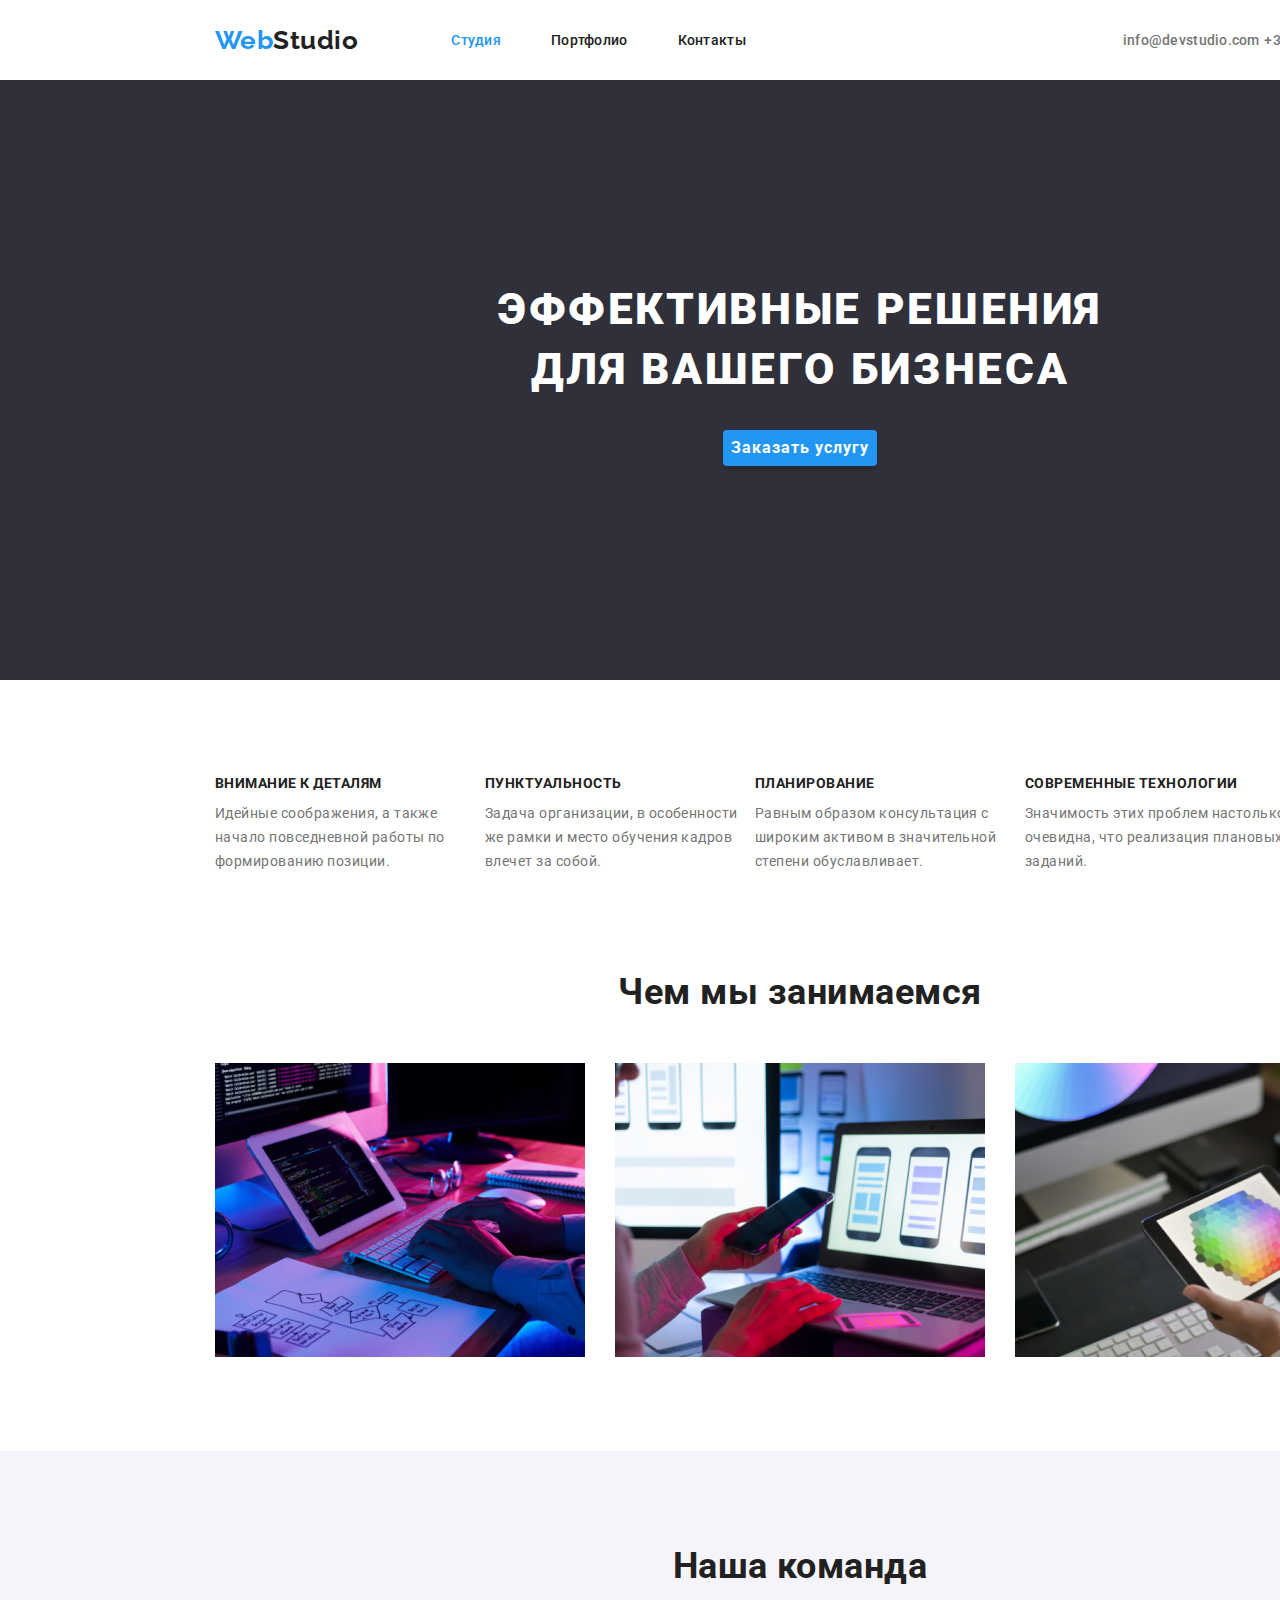
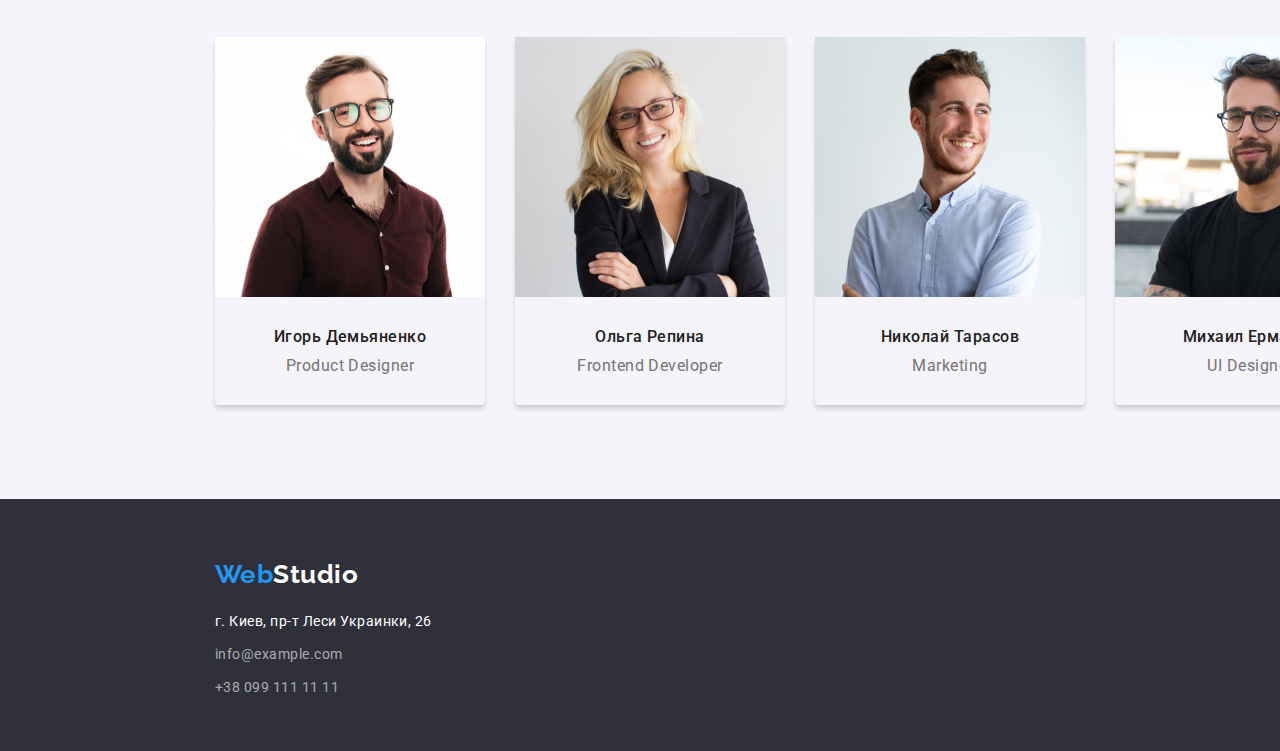
==== index.html @ bc9cbff3 "first-trial" ====
<!DOCTYPE html>
<html lang="ru">

<head>
    <meta charset="UTF-8">
    <meta name="viewport" content="width=device-width, initial-scale=1.0">
    <title>ВебСтудия</title>
    <link rel="preconnect" href="https://fonts.gstatic.com">
    <link href="https://fonts.googleapis.com/css2?family=Raleway:wght@700&family=Roboto:wght@400;500;700;900&display=swap"
        rel="stylesheet">
    <link rel="stylesheet" href="https://cdnjs.cloudflare.com/ajax/libs/modern-normalize/1.0.0/modern-normalize.css">
    <link rel="stylesheet" href="./css/stylesheet.css">
</head>

<body>
    <div class="container">
        <header class="header">
            <a class="logo-header" href="./index.html" lang="en">Web<span class="studio-above">Studio</span></a>
            <nav>
                <ul class="nav-links">
                    <li class="nav-links-item"><a class="nav-link" href="./index.html"><span class="this-page">Студия</span></a></li>
                    <li class="nav-links-item"><a class="nav-link" href="./portfolio.html">Портфолио</a></li>
                    <li class="nav-links-item"><a class="nav-link" href="#">Контакты</a></li>
                </ul>
            </nav>
            <address class="header-address">
                <a class="nav-contact-link" href="mailto:info@devstudio.com">info@devstudio.com</a>
                <a class="nav-contact-link" href="tel:+380961111111">+38 096 111 11 11</a>
            </address>
        </header>
    
        <main>
            <!-- hero -->
            <section class="hero">
                <h1 class="hero-title">Эффективные решения для вашего бизнеса</h1>
                <button type="button" class="order-button">Заказать услугу</button>
            </section>
        
            <!-- unique selling points -->
            <section>
                <h2 hidden>Важные моменты</h2>
                <ul class="list">
                    <li class="list-item">
                        <h3 class="list-item-title">Внимание к деталям</h3>
                        <p class="list-item-descr">Идейные соображения, а также начало повседневной работы по формированию
                            позиции.</p>
                    </li>
                    <li class="list-item">
                        <h3 class="list-item-title">Пунктуальность</h3>
                        <p class="list-item-descr">Задача организации, в особенности же рамки и место обучения кадров влечет за
                            собой.</p>
                    </li>
                    <li class="list-item">
                        <h3 class="list-item-title">Планирование</h3>
                        <p class="list-item-descr">Равным образом консультация с широким активом в значительной степени
                            обуславливает.</p>
                    </li>
                    <li class="list-item">
                        <h3 class="list-item-title">Современные технологии</h3>
                        <p class="list-item-descr">Значимость этих проблем настолько очевидна, что реализация плановых заданий.
                        </p>
                    </li>
                </ul>
            </section>
        
            <!-- our job -->
            <section class="ourjob-section">
                <h2 class="section-title">Чем мы занимаемся</h2>
                <ul class="ourjob-list">
                    <li class="ourjob-list-item">
                        <img src="./index-images/img1.png" alt="картинка 1" width="370" height="294">
                    </li>
                    <li class="ourjob-list-item">
                        <img src="./index-images/img2.png" alt="картинка 2" width="370" height="294">
                    </li>
                    <li class="ourjob-list-item">
                        <img src="./index-images/img3.png" alt="картинка 3" width="370" height="294">
                    </li>
                </ul>
            </section>
        
            <!-- team -->
            <section class="section-team">
                <h2 class="section-title">Наша команда</h2>
                <ul class="members">
                    <li class="member-card">
                        <img class="member-picture" src="./index-images/our-team/demyanenko.jpg" alt=" Фото Игорь Демьяненко"
                            width="270" height="260">
                        <h3 class="member-name">Игорь Демьяненко</h3>
                        <p class="member-job" lang="en">Product Designer</p>
                    </li>
                    <li class="member-card">
                        <img class="member-picture" src="./index-images/our-team/repina.jpg" alt=" Фото Ольга Репина"
                            width="270" height="260">
                        <h3 class="member-name">Ольга Репина</h3>
                        <p class="member-job" lang="en">Frontend Developer</p>
                    </li>
                    <li class="member-card">
                        <img class="member-picture" src="./index-images/our-team/tarasov.jpg" alt=" Фото Николай Тарасов"
                            width="270" height="260">
                        <h3 class="member-name">Николай Тарасов</h3>
                        <p class="member-job" lang="en">Marketing</p>
                    </li>
                    <li class="member-card">
                        <img src="./index-images/our-team/ermakov.jpg" alt=" Фото Михаил Ермаков" width="270" height="260">
                        <h3 class="member-name">Михаил Ермаков</h3>
                        <p class="member-job" lang="en">UI Designer</p>
                    </li>
                </ul>
            </section>
        </main>

        <footer class="footer-container">
            <a class="logo-footer" href="./index.html" lang="en">Web<span class="studio-below">Studio</span></a>
            <address class="footer-addresses">
                <a class="address-link" href="#">г. Киев, пр-т Леси Украинки, 26</a>
                <a class="contact-link" href="mailto:info@example.com">info@example.com</a>
                <a class="contact-link" href="tel:+380991111111">+38 099 111 11 11</a>
            </address>
        </footer>
    </div>

</body>

</html>
---- css/stylesheet.css ----
:root {
  --accent-color: #2196f3;
  --h-color: #212121;
  --text-color: #757575;
  --white-color: #ffffff;
  --font-family: Roboto, sans-serif;
}

html {
  box-sizing: border-box;
}

*,
*::after,
*::before {
  box-sizing: inherit;
}

body {
  font-family: var(--font-family);
  letter-spacing: 0.03em;
  font-style: normal;
  margin: 0;
}

ul {
  margin: 0;
  padding: 0;
}

a {
  text-decoration: none;
}

h1,
h2,
h3,
h4,
h5,
h6,
p {
  margin: 0;
}

img {
  display: block;
  max-width: 100%;
  height: auto;
}

.container {
  width: 1600px;
  margin-left: auto;
  margin-right: auto;
}

/* header */

.header {
  display: flex;
  align-items: center;
  height: 80px;
  padding-left: 215px;
  padding-right: 215px;
}

.logo-header {
  display: inline-block;
  margin-right: 93px;
  font-family: Raleway, sans-serif;
  font-weight: 700;
  font-size: 26px;
  line-height: 1.19;
  color: var(--accent-color);
}

.studio-above {
  color: var(--h-color);
}

.nav-links {
  list-style: none;
  display: flex;
}

.nav-links-item {
  display: inline-block;
  margin-right: 50px;
}

.nav-links .nav-links-item:last-child {
  margin-right: 0;
}

.nav-link {
  font-weight: 500;
  font-size: 14px;
  line-height: 1.14;
  letter-spacing: 0.02em;
  color: var(--h-color);
}

.nav-link > .this-page {
  color: var(--accent-color);
}

.nav-link:hover,
.nav-link:focus,
.nav-contact-link:hover,
.nav-contact-link:focus {
  color: var(--accent-color);
}

.nav-contact-link {
  font-weight: 500;
  font-size: 14px;
  line-height: 1.14;
  letter-spacing: 0.02em;
  color: var(--text-color);
}

address {
  font-style: normal;
}

.header-address {
  margin-left: auto;
}

/* footer */

.footer-container {
  background: #2f303a;
  padding: 60px 215px;
  height: 252px;
}

.logo-footer {
  display: inline-block;
  margin-bottom: 20px;
  font-family: Raleway, sans-serif;
  font-weight: 700;
  font-size: 26px;
  line-height: 1.19;
  color: var(--accent-color);
}

.studio-below {
  color: var(--white-color);
}

.footer-addresses {
  display: flex;
  flex-direction: column;
}

.address-link {
  font-weight: 400;
  font-size: 14px;
  line-height: 1.7;
  color: var(--white-color);
}

.contact-link {
  display: inline-block;
  margin-top: 9px;
  font-weight: 400;
  font-size: 14px;
  line-height: 1.7;
  color: rgba(255, 255, 255, 0.6);
}

/* index page */

/* hero */

.hero {
  text-align: center;
  background: #2f303a;
  height: 600px;
  margin-bottom: 94px;
  padding: 200px 452px;
}

.hero-title {
  display: inline-block;
  font-weight: 900;
  font-size: 44px;
  line-height: 1.36;
  letter-spacing: 0.06em;
  text-transform: uppercase;
  color: var(--white-color);
  margin-bottom: 30px;
}

.order-button {
  font-weight: 700;
  font-size: 16px;
  line-height: 1.875;
  letter-spacing: 0.06em;
  color: var(--white-color);
  background: var(--accent-color);
  box-shadow: 0px 4px 4px rgba(0, 0, 0, 0.15);
  border-radius: 4px;
  border-color: transparent;
  cursor: pointer;
}

/* unique selling points */

.list {
  display: flex;
  list-style: none;
  margin-bottom: 94px;
  padding-left: 215px;
  padding-right: 215px;
}

.list-item {
  width: 270px;
}

.list-item-title {
  display: inline-block;
  height: 16px;
  margin-bottom: 10px;
  font-weight: 700;
  font-size: 14px;
  line-height: 1.14;
  text-transform: uppercase;
  color: var(--h-color);
}

.list-item-descr {
  display: inline-block;
  font-weight: 400;
  font-size: 14px;
  line-height: 1.7;
  color: var(--text-color);
  height: 75px;
}

/* our job */

.ourjob-section {
  padding-left: 215px;
  padding-right: 215px;
  margin-bottom: 94px;
  text-align: center;
}

.section-title {
  display: inline-block;
  font-weight: 700;
  font-size: 36px;
  line-height: 1.17;
  color: var(--h-color);
  margin-bottom: 50px;
}

.ourjob-list {
  display: flex;
  list-style: none;
}

.ourjob-list-item {
  display: inline-block;
  margin-right: 30px;
}

.ourjob-list-item:last-child {
  margin-right: 0px;
}

/* team */

.section-team {
  background: #f5f4fa;
  padding: 94px 215px;
  text-align: center;
}

.members {
  display: flex;
  list-style: none;
}

.member-card {
  margin-right: 30px;
  box-shadow: 0px 4px 4px rgba(0, 0, 0, 0.15);
  border-radius: 4px;
  border-color: transparent;
}

.member-card:last-child {
  margin-right: 0px;
}

.member-picture {
  left: 215px;
  top: 1635px;
  border-radius: 0px;
}

.member-name {
  display: block;
  margin-top: 30px;
  margin-bottom: 10px;
  font-weight: 500;
  font-size: 16px;
  line-height: 19px;
  color: var(--h-color);
}

.member-job {
  display: inline-block;
  margin-bottom: 30px;
  font-weight: normal;
  font-size: 16px;
  line-height: 1.19;
  color: var(--text-color);
}

/* portfolio */
/* sort-projects */

.sort-projects {
  width: 1170px;
  height: 1360px;
  margin: 94px 215px;
}

/* buttons */

.buttons {
  list-style: none;
  margin-bottom: 50px;
  display: flex;
  justify-content: center;
}

.sort-button {
  display: inline-block;
  font-weight: 500;
  font-size: 16px;
  line-height: 1.62;
  text-align: center;
  color: var(--h-color);
  background: #f5f4fa;
  border-radius: 4px;
  border-color: transparent;
  cursor: pointer;
  margin-right: 8px;
}

.sort-button:nth-child {
  margin-right: 0;
}

.sort-button:hover,
.sort-button:focus {
  color: var(--white-color);
  background: var(--accent-color);
  box-shadow: 0px 3px 1px rgba(0, 0, 0, 0.1), 0px 1px 2px rgba(0, 0, 0, 0.08),
    0px 2px 2px #0000001f;
}

/* projects */

.projects {
  list-style: none;
  display: flex;
  flex-wrap: wrap;
}

.projects-item {
  width: 370px;
  height: 404px;
  margin-right: 30px;
  margin-bottom: 30px;
  box-shadow: 0px 4px 4px rgba(0, 0, 0, 0.15);
  border-radius: 4px;
  border-color: transparent;
}

.projects-item:nth-child(3n) {
  margin-right: 0;
}

.projects-item:nth-last-child(-n + 3) {
  margin-bottom: 0;
}

.projects-title {
  display: block;
  margin: 20px 24px 4px;
  font-weight: 700;
  font-size: 18px;
  line-height: 2;
  letter-spacing: 0.06em;
  color: var(--h-color);
}

.projects-type {
  display: block;
  margin: 0 24px 20px;
  font-weight: 400;
  font-size: 16px;
  line-height: 1.875;
  color: var(--text-color);
}
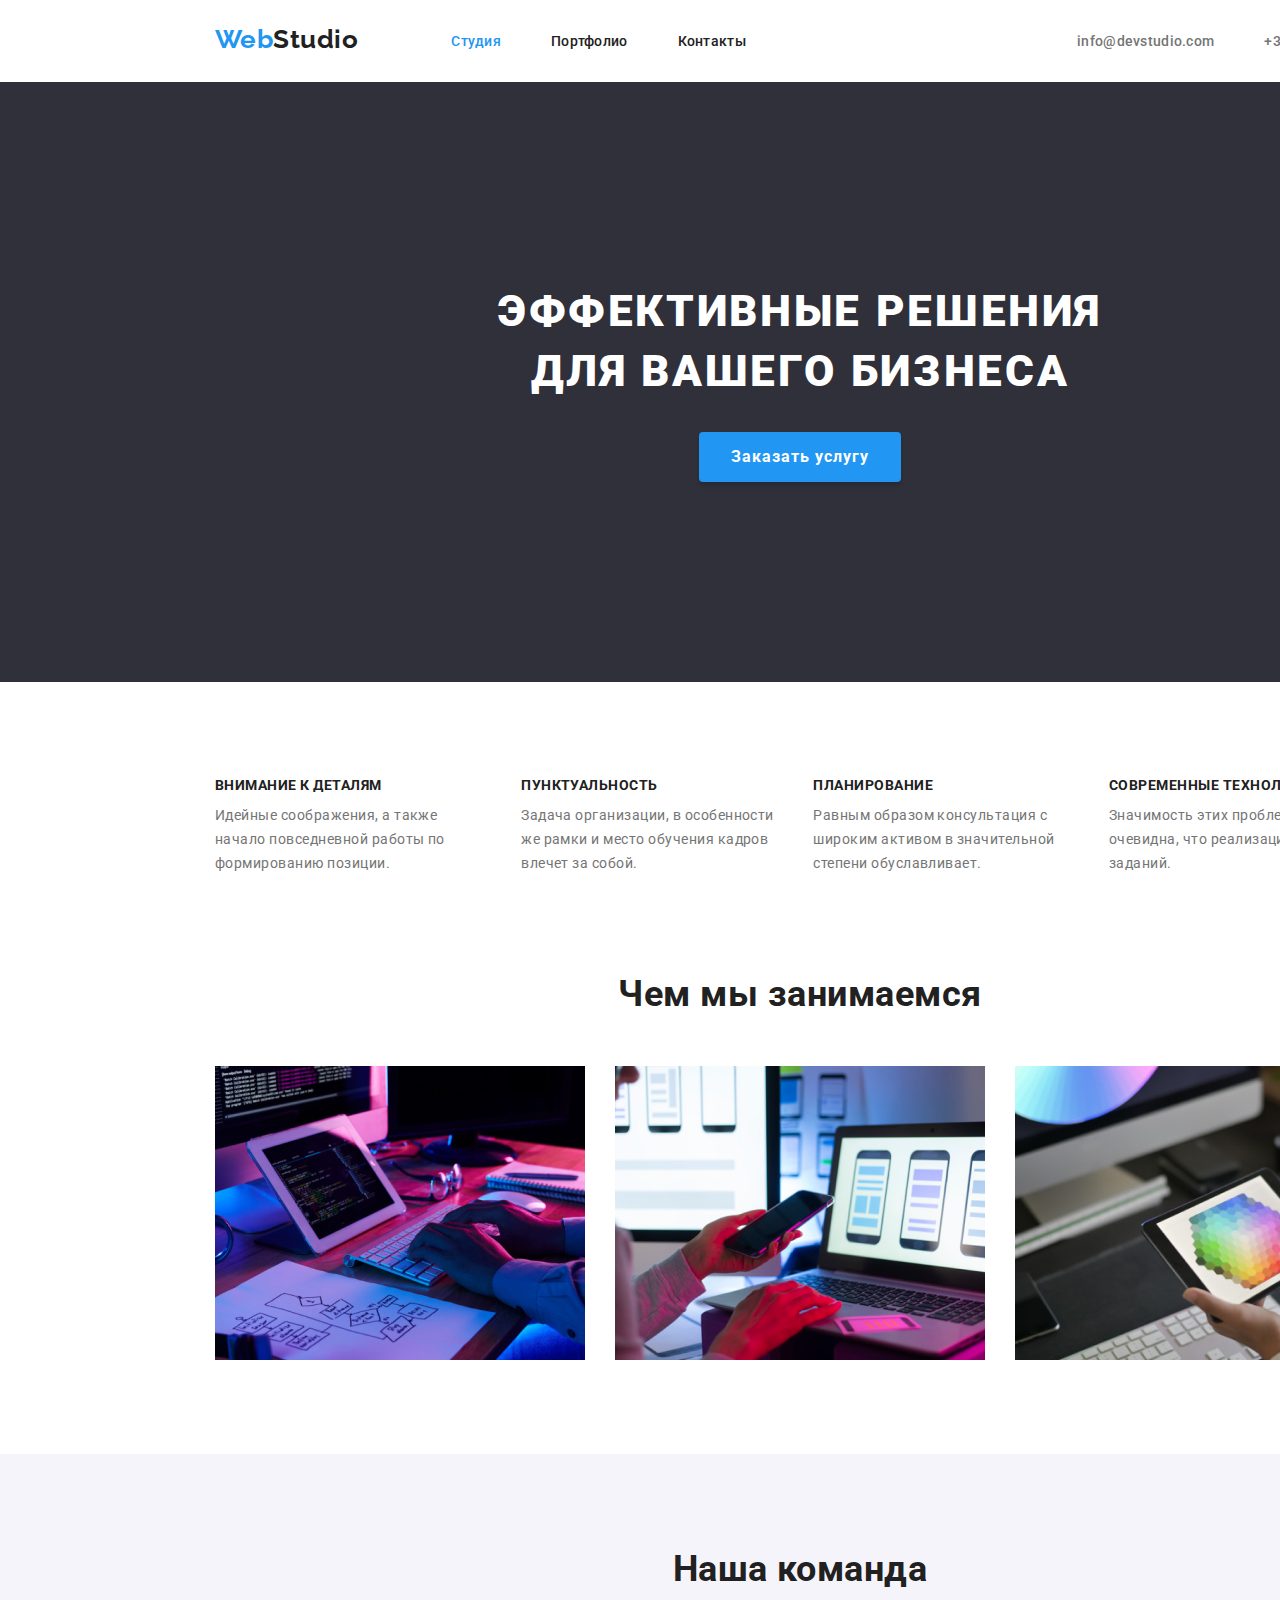
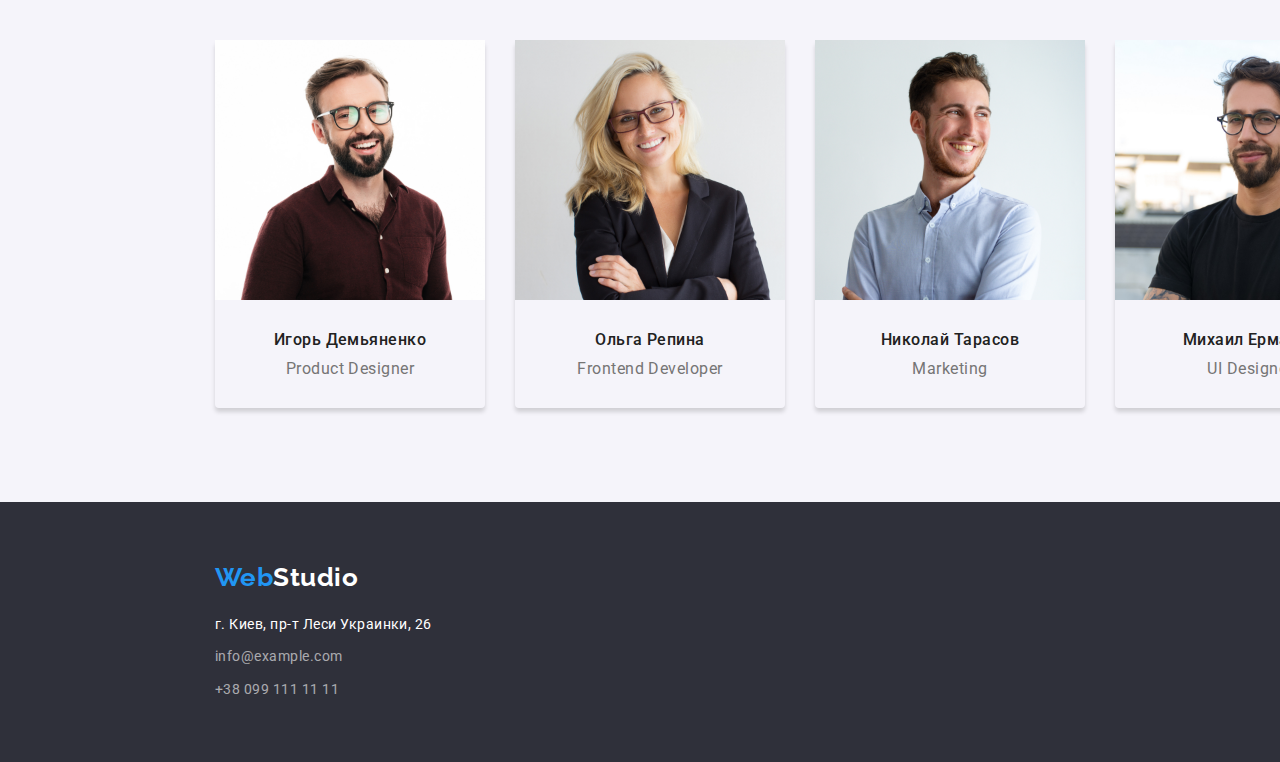
==== commit eb3b723e: "changed-margins-paddings" ====
--- a/index.html
+++ b/index.html
@@ -13,31 +13,36 @@
 </head>
 
 <body>
-    <div class="container">
-        <header class="header">
-            <a class="logo-header" href="./index.html" lang="en">Web<span class="studio-above">Studio</span></a>
-            <nav>
+    <!-- header -->
+    <header>
+        <div class="container header">
+            <nav class="navigation">
+                <a class="logo-header" href="./index.html" lang="en">Web<span class="studio-above">Studio</span></a>
                 <ul class="nav-links">
                     <li class="nav-links-item"><a class="nav-link" href="./index.html"><span class="this-page">Студия</span></a></li>
                     <li class="nav-links-item"><a class="nav-link" href="./portfolio.html">Портфолио</a></li>
                     <li class="nav-links-item"><a class="nav-link" href="#">Контакты</a></li>
                 </ul>
             </nav>
-            <address class="header-address">
-                <a class="nav-contact-link" href="mailto:info@devstudio.com">info@devstudio.com</a>
-                <a class="nav-contact-link" href="tel:+380961111111">+38 096 111 11 11</a>
-            </address>
-        </header>
-    
-        <main>
-            <!-- hero -->
-            <section class="hero">
+            <ul class="header-address">
+                <li class="header-address-item"><a class="nav-contact-link" href="mailto:info@devstudio.com">info@devstudio.com</a></li>
+                <li class="header-address-item"><a class="nav-contact-link" href="tel:+380961111111">+38 096 111 11 11</a></li>
+            </ul>
+        </div>
+    </header>
+
+    <main>
+        <!-- hero -->
+        <section>
+            <div class="container hero">
                 <h1 class="hero-title">Эффективные решения для вашего бизнеса</h1>
                 <button type="button" class="order-button">Заказать услугу</button>
-            </section>
-        
-            <!-- unique selling points -->
-            <section>
+            </div>
+        </section>
+
+        <!-- usp -->
+        <section>
+            <div class="container usp">
                 <h2 hidden>Важные моменты</h2>
                 <ul class="list">
                     <li class="list-item">
@@ -61,10 +66,12 @@
                         </p>
                     </li>
                 </ul>
-            </section>
-        
-            <!-- our job -->
-            <section class="ourjob-section">
+            </div>
+        </section>
+
+        <!-- our job -->
+        <section>
+            <div class="container ourjob">
                 <h2 class="section-title">Чем мы занимаемся</h2>
                 <ul class="ourjob-list">
                     <li class="ourjob-list-item">
@@ -77,10 +84,12 @@
                         <img src="./index-images/img3.png" alt="картинка 3" width="370" height="294">
                     </li>
                 </ul>
-            </section>
-        
-            <!-- team -->
-            <section class="section-team">
+            </div>
+        </section>
+
+        <!-- team -->
+        <section>
+            <div class="container team">
                 <h2 class="section-title">Наша команда</h2>
                 <ul class="members">
                     <li class="member-card">
@@ -107,18 +116,21 @@
                         <p class="member-job" lang="en">UI Designer</p>
                     </li>
                 </ul>
-            </section>
-        </main>
+            </div>
+        </section>
+    </main>
 
-        <footer class="footer-container">
+    <!-- footer -->
+    <footer>
+        <div class="container footer">
             <a class="logo-footer" href="./index.html" lang="en">Web<span class="studio-below">Studio</span></a>
             <address class="footer-addresses">
                 <a class="address-link" href="#">г. Киев, пр-т Леси Украинки, 26</a>
                 <a class="contact-link" href="mailto:info@example.com">info@example.com</a>
                 <a class="contact-link" href="tel:+380991111111">+38 099 111 11 11</a>
             </address>
-        </footer>
-    </div>
+        </div>
+    </footer>
 
 </body>
 
--- a/css/stylesheet.css
+++ b/css/stylesheet.css
@@ -50,6 +50,7 @@
 
 .container {
   width: 1600px;
+  padding: 0 215px;
   margin-left: auto;
   margin-right: auto;
 }
@@ -59,13 +60,16 @@
 .header {
   display: flex;
   align-items: center;
-  height: 80px;
-  padding-left: 215px;
-  padding-right: 215px;
+}
+
+.navigation {
+  display: flex;
 }
 
 .logo-header {
   display: inline-block;
+  padding-top: 24px;
+  padding-bottom: 25px;
   margin-right: 93px;
   font-family: Raleway, sans-serif;
   font-weight: 700;
@@ -86,6 +90,7 @@
 .nav-links-item {
   display: inline-block;
   margin-right: 50px;
+  padding: 32px 0;
 }
 
 .nav-links .nav-links-item:last-child {
@@ -119,20 +124,32 @@
   color: var(--text-color);
 }
 
+.header-address-item {
+  display: inline-block;
+  margin-right: 50px;
+  padding: 32px 0;
+}
+
+.header-address .header-address-item:last-child {
+  margin-right: 0;
+}
+
 address {
   font-style: normal;
 }
 
 .header-address {
   margin-left: auto;
+  display: flex;
+  list-style: none;
 }
 
 /* footer */
 
-.footer-container {
+.footer {
   background: #2f303a;
-  padding: 60px 215px;
-  height: 252px;
+  padding-top: 60px;
+  padding-bottom: 60px;
 }
 
 .logo-footer {
@@ -178,8 +195,7 @@
   text-align: center;
   background: #2f303a;
   height: 600px;
-  margin-bottom: 94px;
-  padding: 200px 452px;
+  padding: 200px 0px;
 }
 
 .hero-title {
@@ -190,10 +206,12 @@
   letter-spacing: 0.06em;
   text-transform: uppercase;
   color: var(--white-color);
-  margin-bottom: 30px;
+  margin: 0 452px 30px 452px;
 }
 
 .order-button {
+  display: inline-block;
+  padding: 8px 30px;
   font-weight: 700;
   font-size: 16px;
   line-height: 1.875;
@@ -206,18 +224,21 @@
   cursor: pointer;
 }
 
-/* unique selling points */
+/* usp */
 
 .list {
   display: flex;
   list-style: none;
-  margin-bottom: 94px;
-  padding-left: 215px;
-  padding-right: 215px;
+  padding: 94px 0;
 }
 
 .list-item {
-  width: 270px;
+  display: inline-block;
+  margin-right: 30px;
+}
+
+.list .list-item:last-child {
+  margin-right: 0;
 }
 
 .list-item-title {
@@ -242,10 +263,9 @@
 
 /* our job */
 
-.ourjob-section {
-  padding-left: 215px;
-  padding-right: 215px;
-  margin-bottom: 94px;
+.ourjob {
+  display: block;
+  padding-bottom: 94px;
   text-align: center;
 }
 
@@ -274,9 +294,10 @@
 
 /* team */
 
-.section-team {
+.team {
   background: #f5f4fa;
-  padding: 94px 215px;
+  padding-top: 94px;
+  padding-bottom: 94px;
   text-align: center;
 }
 
@@ -322,12 +343,10 @@
 }
 
 /* portfolio */
-/* sort-projects */
-
-.sort-projects {
-  width: 1170px;
-  height: 1360px;
-  margin: 94px 215px;
+
+.portfolio {
+  padding-top: 94px;
+  padding-bottom: 94px;
 }
 
 /* buttons */
@@ -344,16 +363,18 @@
   font-weight: 500;
   font-size: 16px;
   line-height: 1.62;
-  text-align: center;
   color: var(--h-color);
   background: #f5f4fa;
   border-radius: 4px;
   border-color: transparent;
   cursor: pointer;
+}
+
+.buttons-item {
   margin-right: 8px;
 }
 
-.sort-button:nth-child {
+.buttons .buttons-item:last-child {
   margin-right: 0;
 }
 
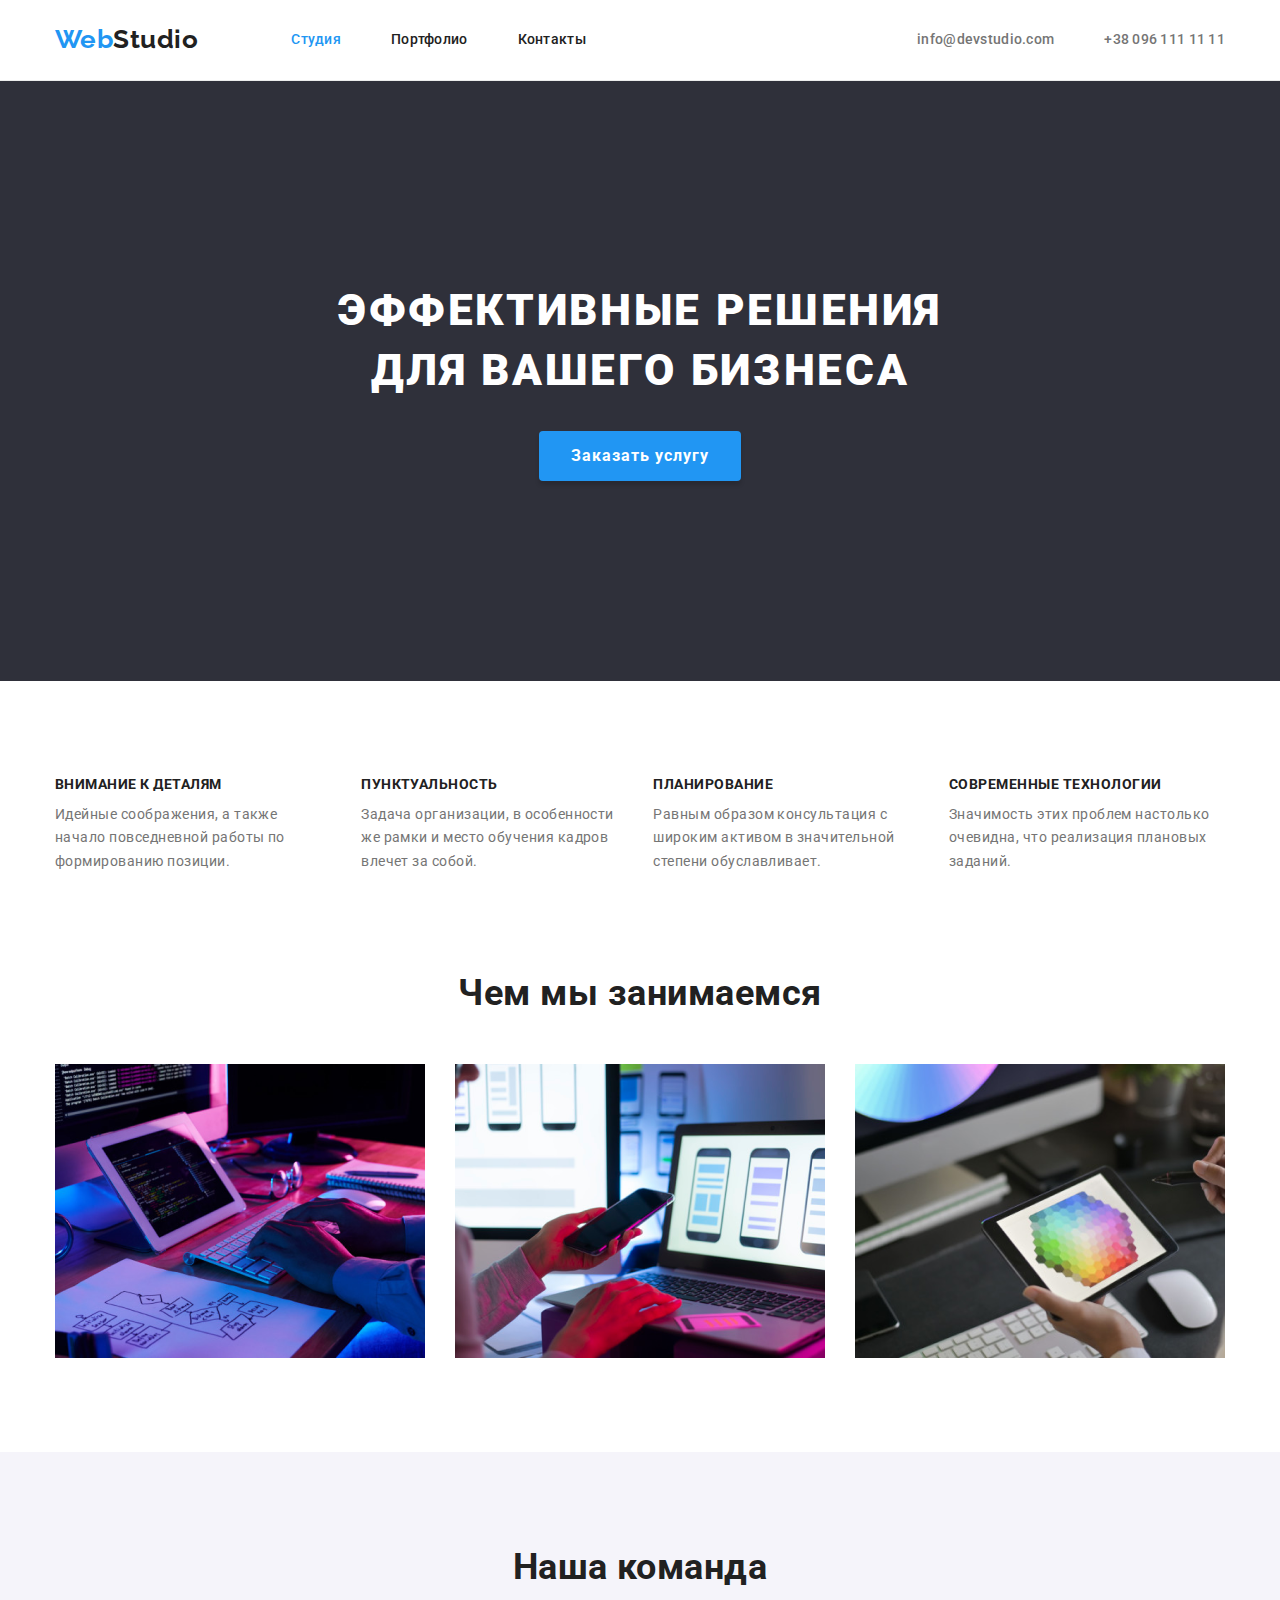
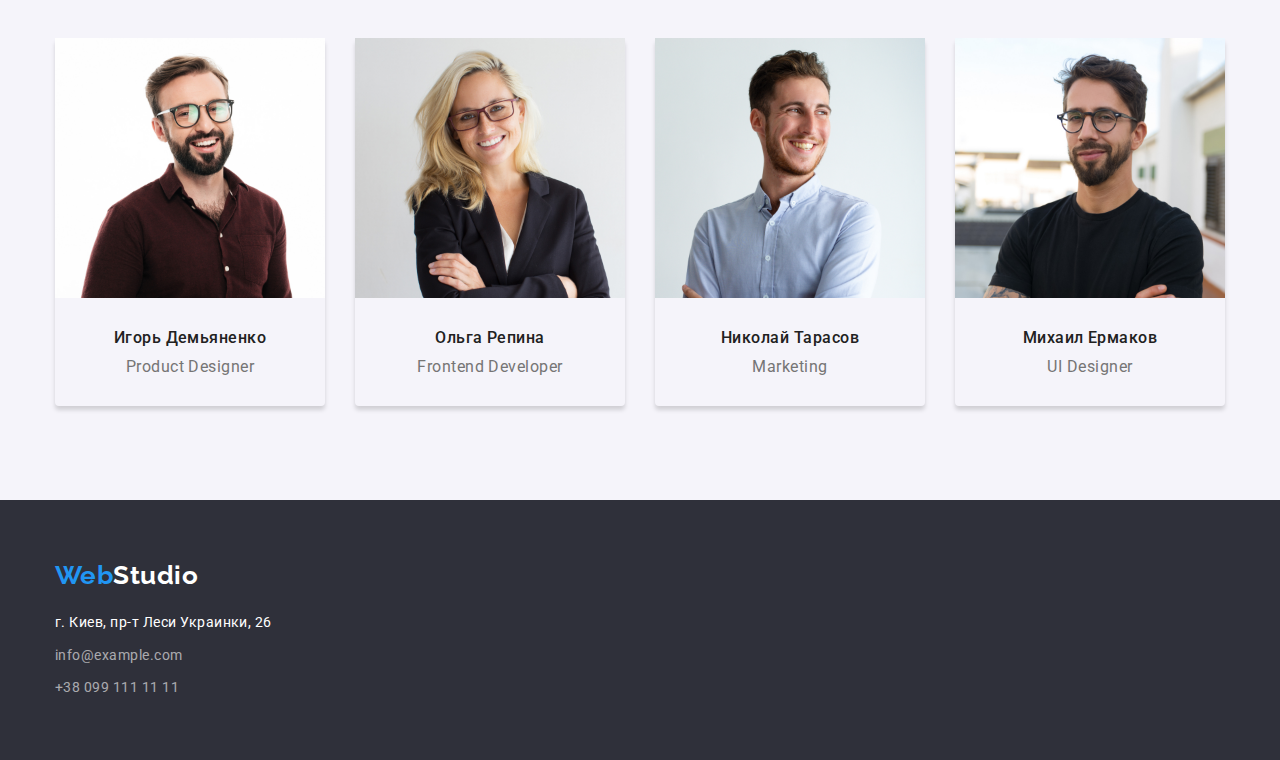
==== commit 3ba2f1ac: "container-corrections" ====
--- a/index.html
+++ b/index.html
@@ -14,8 +14,8 @@
 
 <body>
     <!-- header -->
-    <header>
-        <div class="container header">
+    <header class="header">
+        <div class="container oneline">
             <nav class="navigation">
                 <a class="logo-header" href="./index.html" lang="en">Web<span class="studio-above">Studio</span></a>
                 <ul class="nav-links">
@@ -33,16 +33,16 @@
 
     <main>
         <!-- hero -->
-        <section>
-            <div class="container hero">
+        <section class="hero">
+            <div class="container">
                 <h1 class="hero-title">Эффективные решения для вашего бизнеса</h1>
                 <button type="button" class="order-button">Заказать услугу</button>
             </div>
         </section>
 
         <!-- usp -->
-        <section>
-            <div class="container usp">
+        <section class="usp">
+            <div class="container">
                 <h2 hidden>Важные моменты</h2>
                 <ul class="list">
                     <li class="list-item">
@@ -70,8 +70,8 @@
         </section>
 
         <!-- our job -->
-        <section>
-            <div class="container ourjob">
+        <section class="ourjob">
+            <div class="container">
                 <h2 class="section-title">Чем мы занимаемся</h2>
                 <ul class="ourjob-list">
                     <li class="ourjob-list-item">
@@ -88,8 +88,8 @@
         </section>
 
         <!-- team -->
-        <section>
-            <div class="container team">
+        <section class="team">
+            <div class="container">
                 <h2 class="section-title">Наша команда</h2>
                 <ul class="members">
                     <li class="member-card">
@@ -121,8 +121,8 @@
     </main>
 
     <!-- footer -->
-    <footer>
-        <div class="container footer">
+    <footer class="footer">
+        <div class="container">
             <a class="logo-footer" href="./index.html" lang="en">Web<span class="studio-below">Studio</span></a>
             <address class="footer-addresses">
                 <a class="address-link" href="#">г. Киев, пр-т Леси Украинки, 26</a>
--- a/css/stylesheet.css
+++ b/css/stylesheet.css
@@ -49,10 +49,9 @@
 }
 
 .container {
-  width: 1600px;
-  padding: 0 215px;
-  margin-left: auto;
-  margin-right: auto;
+  width: 1200px;
+  padding: 0 15px;
+  margin: 0 auto;
 }
 
 /* header */
@@ -60,6 +59,11 @@
 .header {
   display: flex;
   align-items: center;
+  border-bottom: 1px solid #ececec;
+}
+
+.oneline {
+  display: flex;
 }
 
 .navigation {
@@ -90,7 +94,6 @@
 .nav-links-item {
   display: inline-block;
   margin-right: 50px;
-  padding: 32px 0;
 }
 
 .nav-links .nav-links-item:last-child {
@@ -98,6 +101,8 @@
 }
 
 .nav-link {
+  display: inline-block;
+  padding: 32px 0;
   font-weight: 500;
   font-size: 14px;
   line-height: 1.14;
@@ -117,17 +122,18 @@
 }
 
 .nav-contact-link {
+  display: inline-block;
   font-weight: 500;
   font-size: 14px;
   line-height: 1.14;
   letter-spacing: 0.02em;
   color: var(--text-color);
+  padding: 32px 0;
 }
 
 .header-address-item {
   display: inline-block;
   margin-right: 50px;
-  padding: 32px 0;
 }
 
 .header-address .header-address-item:last-child {
@@ -192,26 +198,27 @@
 /* hero */
 
 .hero {
+  background: #2f303a;
+  padding: 200px 0px;
+}
+
+.hero-title {
   text-align: center;
-  background: #2f303a;
-  height: 600px;
-  padding: 200px 0px;
-}
-
-.hero-title {
-  display: inline-block;
+  display: block;
+  margin: 0 auto 30px;
+  width: 696px;
   font-weight: 900;
   font-size: 44px;
   line-height: 1.36;
   letter-spacing: 0.06em;
   text-transform: uppercase;
   color: var(--white-color);
-  margin: 0 452px 30px 452px;
 }
 
 .order-button {
-  display: inline-block;
+  display: block;
   padding: 8px 30px;
+  margin: 0 auto;
   font-weight: 700;
   font-size: 16px;
   line-height: 1.875;
@@ -237,7 +244,7 @@
   margin-right: 30px;
 }
 
-.list .list-item:last-child {
+.list-item:last-child {
   margin-right: 0;
 }
 
@@ -296,8 +303,7 @@
 
 .team {
   background: #f5f4fa;
-  padding-top: 94px;
-  padding-bottom: 94px;
+  padding: 94px 0;
   text-align: center;
 }
 
@@ -307,6 +313,7 @@
 }
 
 .member-card {
+  display: inline-block;
   margin-right: 30px;
   box-shadow: 0px 4px 4px rgba(0, 0, 0, 0.15);
   border-radius: 4px;
